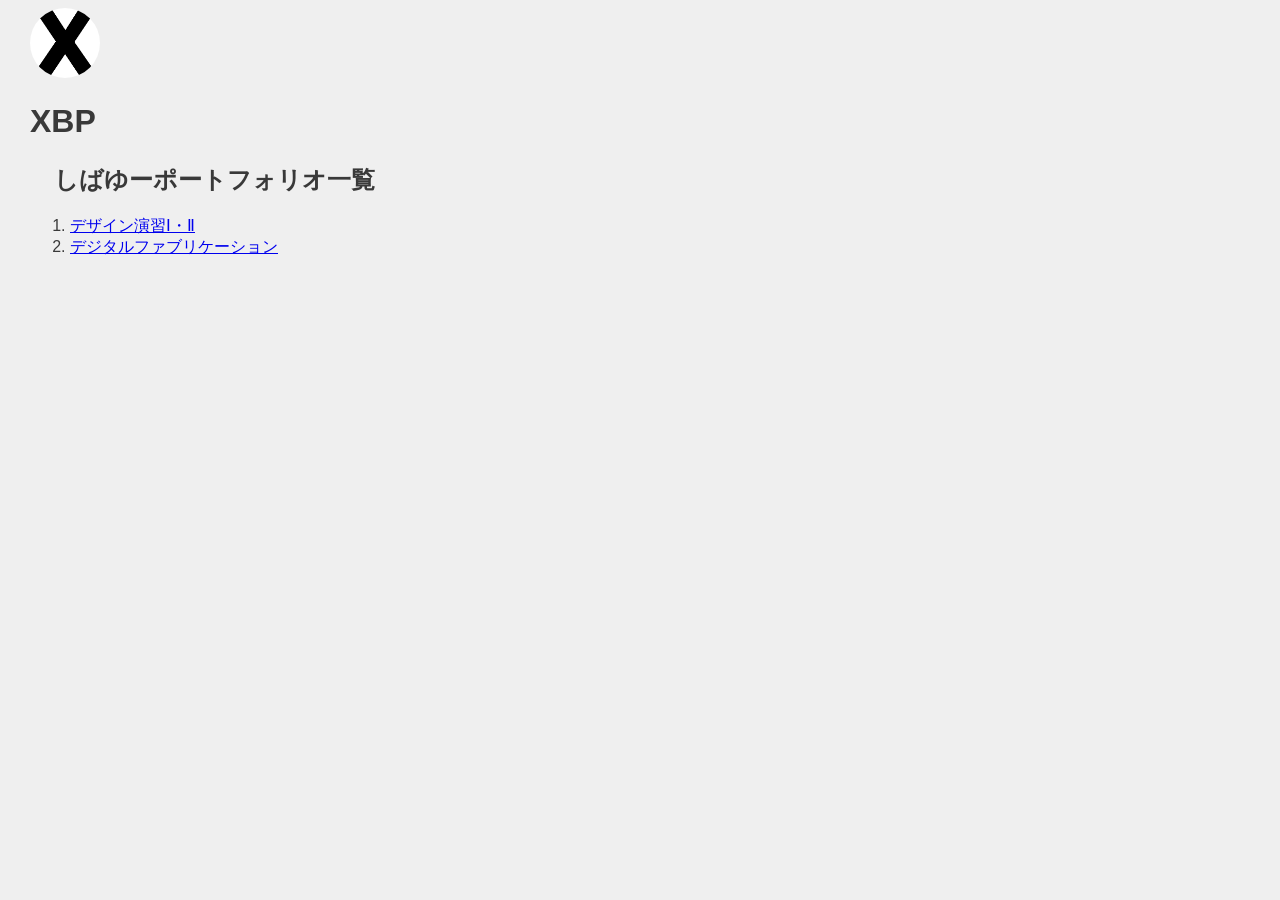
==== index.html @ fddf7e71 "20260929" ====
<!DOCTYPE html>
<html lang="jp">
<head>
    <meta charset="UTF-8">
    <title>XBP_HPsample</title>
    <link rel="stylesheet" href="./css/style.css">
</head>
<body>
    <logotohome>
    <a href="./index.html"><img src="./images/0_XBlogo.png" alt=""></a>
    </logotohome>
    <h1>XBP</h1>
        <h2>しばゆーポートフォリオ一覧</h2>
        <!-- このようにするとコードとして認識されない。（メモができる）-->
        <!--番号付きのリスト-->
        <ol>
            <li><a href="./de12/index.html">デザイン演習Ⅰ・Ⅱ</a></li>
            <li><a href="./digi_fab/index.html">デジタルファブリケーション</a></li>
        </ol>

            
        <br>
        <br>


</body>
</html>
---- css/style.css ----
@charset "utf-8";
/* 冒頭でimport */
@import url('https://fonts.googleapis.com/css?family=Raleway:700&display=swap');
@import url('https://fonts.googleapis.com/css?family=M+PLUS+Rounded+1c:400,700&display=swap&subset=japanese');
/* フォントを指定したいところで */

logo img{
    border-radius: 50%;
    width: 150px;
    height: 150px;
    object-fit: cover; /* 画像のトリミング */
}

logotohome img{
    border-radius: 70%;
    width: 70px;
    height: 70px;
    object-fit: cover; /* 画像のトリミング */
}



/* ========== common ========== */
html, body {
	font-size: 16px;
	font-family: sans-serif;
	color: #393939;
    margin-left: 15px;
    margin-bottom: 40px;
	background: #efefef;
}
h1{
    text-indent: 0em;
}
h2{
    margin-left: 1em;
    margin-top: 1em;
}
h3{
    margin-left: 2em;
}
div{
    margin-top: 1em;
    margin-left: 3em;
}
p{
    margin-left: 3em;
}
span.blackback{
    text-indent: 3em;
    background: #393939;
    color: #efefef;
}
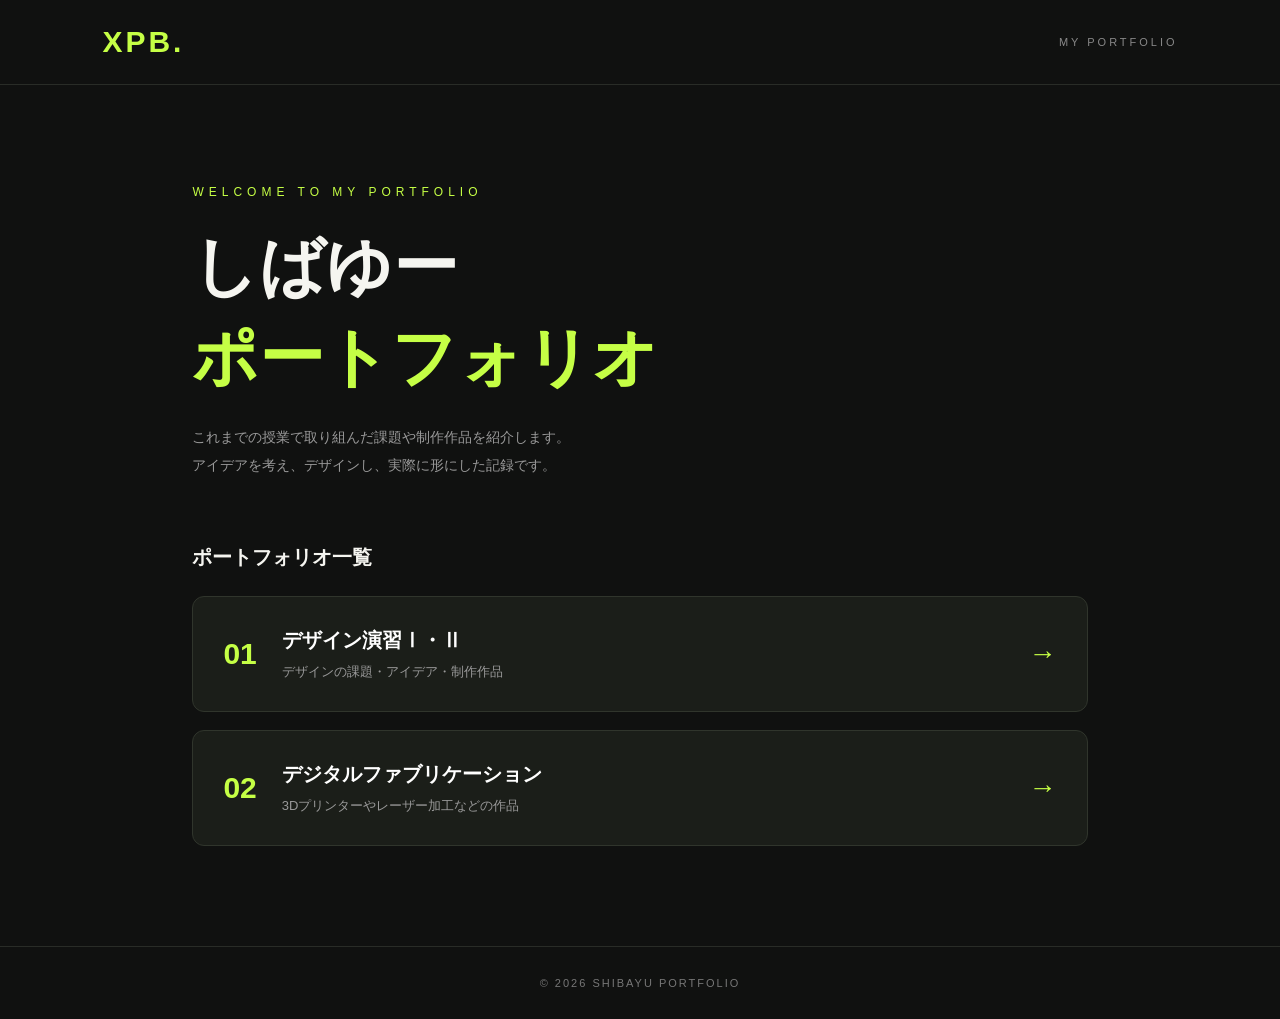
==== commit 8415e498: "a" ====
--- a/index.html
+++ b/index.html
@@ -1,27 +1,240 @@
 <!DOCTYPE html>
-<html lang="jp">
+<html lang="ja">
 <head>
-    <meta charset="UTF-8">
-    <title>XBP_HPsample</title>
-    <link rel="stylesheet" href="./css/style.css">
+<meta charset="UTF-8">
+<meta name="viewport" content="width=device-width, initial-scale=1.0">
+<title>XPB | しばゆーポートフォリオ</title>
+
+<style>
+* {
+margin: 0;
+padding: 0;
+box-sizing: border-box;
+}
+
+body {
+background: #101110;
+color: #f5f5f0;
+font-family: Arial, "Noto Sans JP", sans-serif;
+min-height: 100vh;
+}
+
+header {
+height: 85px;
+padding: 0 8%;
+display: flex;
+align-items: center;
+justify-content: space-between;
+border-bottom: 1px solid #292c27;
+}
+
+.logo {
+color: #c5ff45;
+font-size: 30px;
+font-weight: 900;
+letter-spacing: 3px;
+}
+
+.header-text {
+color: #888;
+font-size: 11px;
+letter-spacing: 3px;
+}
+
+main {
+max-width: 1100px;
+margin: 0 auto;
+padding: 100px 8%;
+}
+
+.label {
+color: #c5ff45;
+font-size: 12px;
+letter-spacing: 5px;
+margin-bottom: 22px;
+}
+
+h1 {
+font-size: clamp(35px, 6vw, 65px);
+line-height: 1.4;
+margin-bottom: 20px;
+}
+
+h1 span {
+color: #c5ff45;
+}
+
+.intro {
+color: #999;
+font-size: 14px;
+line-height: 2;
+margin-bottom: 65px;
+}
+
+.list-title {
+font-size: 20px;
+margin-bottom: 25px;
+}
+
+.portfolio-list {
+display: flex;
+flex-direction: column;
+gap: 18px;
+}
+
+.portfolio-item {
+display: flex;
+align-items: center;
+justify-content: space-between;
+padding: 30px;
+background: #1b1e19;
+border: 1px solid #30352c;
+border-radius: 12px;
+color: white;
+text-decoration: none;
+transition: 0.3s;
+}
+
+.portfolio-item:hover {
+border-color: #c5ff45;
+transform: translateY(-5px);
+background: #22271e;
+}
+
+.item-left {
+display: flex;
+align-items: center;
+gap: 25px;
+}
+
+.number {
+color: #c5ff45;
+font-size: 30px;
+font-weight: bold;
+}
+
+.item-title {
+font-size: 20px;
+font-weight: bold;
+margin-bottom: 9px;
+}
+
+.item-description {
+color: #999;
+font-size: 13px;
+}
+
+.arrow {
+color: #c5ff45;
+font-size: 28px;
+}
+
+footer {
+padding: 30px;
+border-top: 1px solid #292c27;
+text-align: center;
+color: #777;
+font-size: 11px;
+letter-spacing: 2px;
+}
+
+@media (max-width: 600px) {
+header {
+height: 70px;
+padding: 0 6%;
+}
+
+main {
+padding: 75px 6%;
+}
+
+.intro {
+margin-bottom: 45px;
+}
+
+.portfolio-item {
+padding: 23px 17px;
+}
+
+.item-left {
+gap: 15px;
+}
+
+.item-title {
+font-size: 16px;
+}
+
+.item-description {
+font-size: 11px;
+}
+
+.number {
+font-size: 24px;
+}
+}
+</style>
 </head>
+
 <body>
-    <logotohome>
-    <a href="./index.html"><img src="./images/0_XBlogo.png" alt=""></a>
-    </logotohome>
-    <h1>XBP</h1>
-        <h2>しばゆーポートフォリオ一覧</h2>
-        <!-- このようにするとコードとして認識されない。（メモができる）-->
-        <!--番号付きのリスト-->
-        <ol>
-            <li><a href="./de12/index.html">デザイン演習Ⅰ・Ⅱ</a></li>
-            <li><a href="./digi_fab/index.html">デジタルファブリケーション</a></li>
-        </ol>
-
-            
-        <br>
-        <br>
-
+
+<header>
+<div class="logo">XPB.</div>
+<div class="header-text">MY PORTFOLIO</div>
+</header>
+
+<main>
+
+<p class="label">WELCOME TO MY PORTFOLIO</p>
+
+<h1>
+しばゆー<br>
+<span>ポートフォリオ</span>
+</h1>
+
+<p class="intro">
+これまでの授業で取り組んだ課題や制作作品を紹介します。<br>
+アイデアを考え、デザインし、実際に形にした記録です。
+</p>
+
+<h2 class="list-title">ポートフォリオ一覧</h2>
+
+<div class="portfolio-list">
+
+<!-- デザイン演習のリンク先 -->
+<a href="de12/" class="portfolio-item">
+<div class="item-left">
+<div class="number">01</div>
+<div>
+<div class="item-title">デザイン演習Ⅰ・Ⅱ</div>
+<p class="item-description">
+デザインの課題・アイデア・制作作品
+</p>
+</div>
+</div>
+<div class="arrow">→</div>
+</a>
+
+<!-- デジタルファブのリンク先 -->
+<a href="digi_fab/" class="portfolio-item">
+<div class="item-left">
+<div class="number">02</div>
+<div>
+<div class="item-title">デジタルファブリケーション</div>
+<p class="item-description">
+3Dプリンターやレーザー加工などの作品
+</p>
+</div>
+</div>
+<div class="arrow">→</div>
+</a>
+
+</div>
+
+</main>
+
+<footer>
+© 2026 SHIBAYU PORTFOLIO
+</footer>
 
 </body>
-</html>
+</html>
